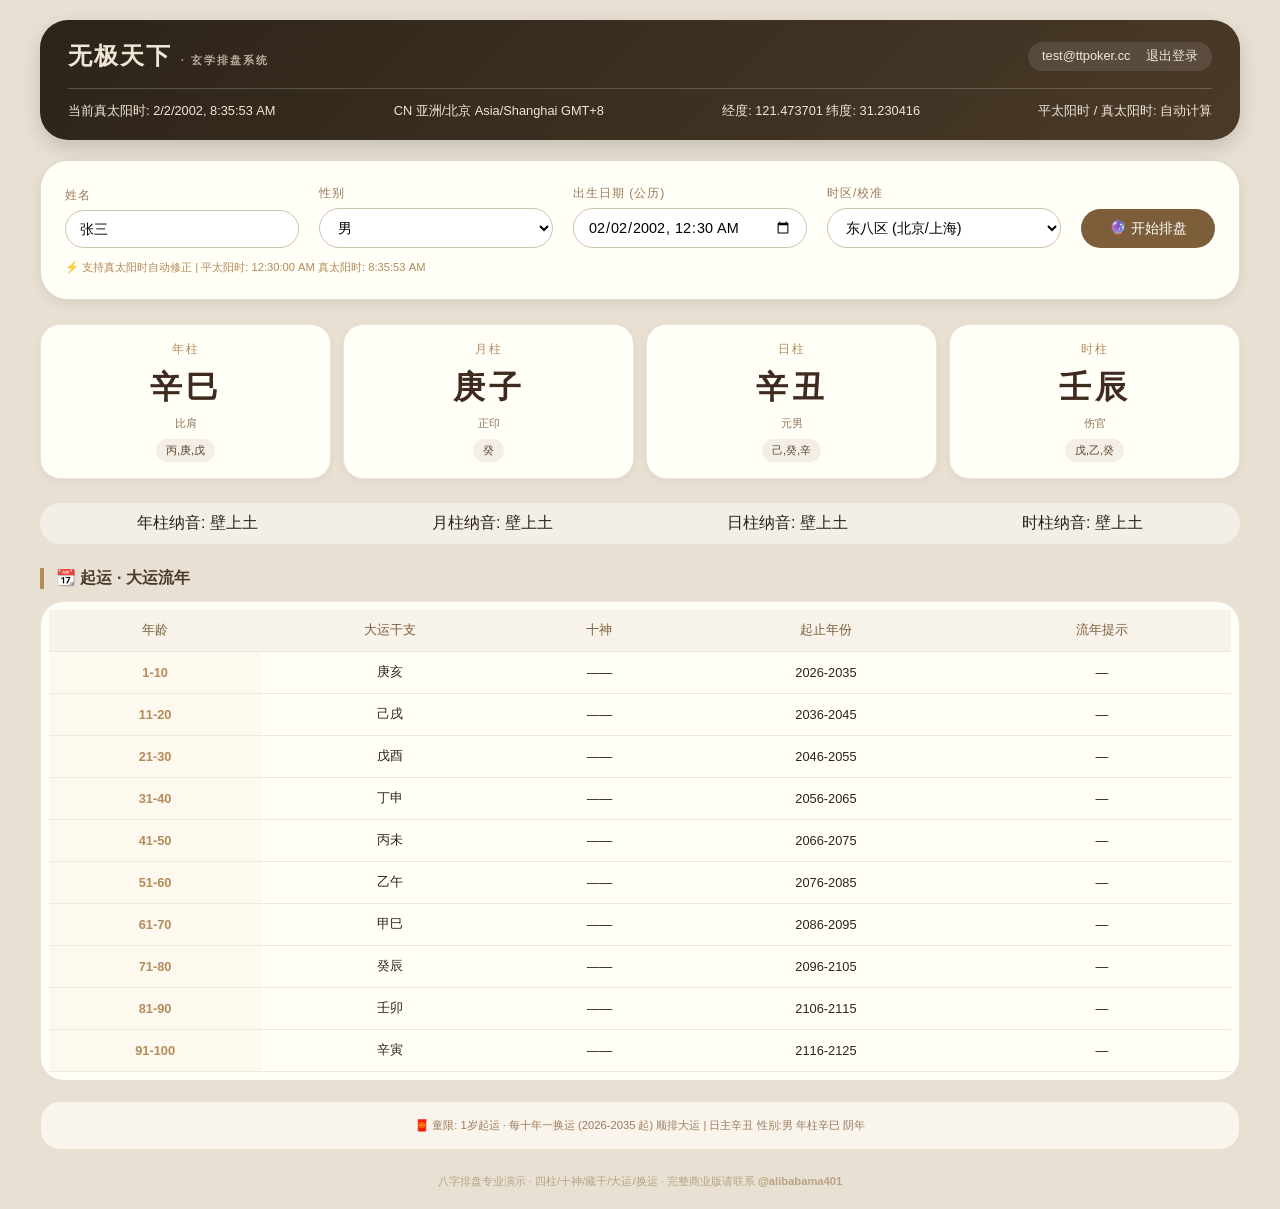
==== index.html @ 5a961576 "Add files via upload" ====
<!DOCTYPE html>
<html lang="zh-CN">
<head>
    <meta charset="UTF-8">
    <meta name="viewport" content="width=device-width, initial-scale=1.0, user-scalable=yes">
    <title>八字排盘专业版 - 四柱十神/大运流年/换运时间 | 周易玄学排盘演示</title>
    <style>
        * {
            box-sizing: border-box;
        }
        body {
            font-family: 'Segoe UI', 'Noto Sans CJK SC', 'PingFang SC', Roboto, 'Microsoft YaHei', sans-serif;
            background: #e8e0d3;
            margin: 0;
            padding: 20px;
            color: #2c2418;
        }
        .container {
            max-width: 1200px;
            margin: 0 auto;
        }
        /* 头部卡片 */
        .header-card {
            background: linear-gradient(135deg, #2c2418 0%, #4a3a28 100%);
            border-radius: 28px;
            padding: 20px 28px;
            margin-bottom: 20px;
            color: #f0e6d8;
            box-shadow: 0 8px 20px rgba(0,0,0,0.15);
        }
        .header-title {
            display: flex;
            justify-content: space-between;
            align-items: center;
            flex-wrap: wrap;
        }
        .logo {
            font-size: 1.5rem;
            font-weight: 600;
            letter-spacing: 2px;
        }
        .logo small {
            font-size: 0.7rem;
            opacity: 0.7;
        }
        .user-info {
            background: rgba(255,255,255,0.1);
            padding: 6px 14px;
            border-radius: 40px;
            font-size: 0.8rem;
        }
        .config-bar {
            display: flex;
            justify-content: space-between;
            margin-top: 16px;
            font-size: 0.8rem;
            flex-wrap: wrap;
            gap: 10px;
            border-top: 1px solid rgba(255,255,255,0.2);
            padding-top: 14px;
        }
        /* 输入区 */
        .input-card {
            background: #fffef7;
            border-radius: 28px;
            padding: 24px;
            margin-bottom: 24px;
            box-shadow: 0 4px 12px rgba(0,0,0,0.08);
            border: 1px solid #e2d9ce;
        }
        .input-row {
            display: flex;
            flex-wrap: wrap;
            gap: 20px;
            align-items: flex-end;
        }
        .input-group {
            flex: 1;
            min-width: 140px;
        }
        .input-group label {
            display: block;
            font-size: 0.75rem;
            color: #9b7b5c;
            margin-bottom: 6px;
            letter-spacing: 1px;
        }
        .input-group input, .input-group select {
            width: 100%;
            padding: 10px 14px;
            border: 1px solid #cfc3b2;
            border-radius: 40px;
            font-size: 0.9rem;
            background: white;
            font-family: inherit;
        }
        button {
            background: #7c5f3a;
            color: white;
            border: none;
            padding: 10px 28px;
            font-size: 0.9rem;
            border-radius: 40px;
            cursor: pointer;
            font-weight: 500;
            transition: all 0.2s;
            min-width: 100px;
        }
        button:hover {
            background: #5c432b;
            transform: translateY(-1px);
        }
        /* 四柱主表 */
        .bazi-grid {
            display: grid;
            grid-template-columns: repeat(4, 1fr);
            gap: 12px;
            margin-bottom: 24px;
        }
        .bazi-item {
            background: #fffef7;
            border-radius: 20px;
            text-align: center;
            padding: 16px 8px;
            box-shadow: 0 2px 8px rgba(0,0,0,0.05);
            border: 1px solid #ece3d8;
        }
        .bazi-title {
            font-size: 0.75rem;
            color: #b48b5a;
            letter-spacing: 2px;
            margin-bottom: 8px;
        }
        .bazi-ganzhi {
            font-size: 2rem;
            font-weight: 600;
            color: #3e2a1f;
            letter-spacing: 4px;
        }
        .bazi-shishen {
            font-size: 0.7rem;
            color: #8f765b;
            margin-top: 6px;
        }
        .bazi-canggan {
            font-size: 0.7rem;
            background: #f3efe7;
            display: inline-block;
            padding: 4px 10px;
            border-radius: 30px;
            margin-top: 8px;
            color: #5c432b;
        }
        /* 纳音五行 */
        .nayin-row {
            display: flex;
            justify-content: space-around;
            background: #f3efe7;
            border-radius: 40px;
            padding: 10px;
            margin-bottom: 24px;
            flex-wrap: wrap;
        }
        .nayin-item {
            font-size: 0.75rem;
            color: #6b5035;
        }
        /* 大运表 */
        .section-title {
            font-size: 1rem;
            font-weight: 600;
            color: #4a3a28;
            margin: 20px 0 12px 0;
            padding-left: 12px;
            border-left: 4px solid #b48b5a;
        }
        .dayun-table {
            background: #fffef7;
            border-radius: 24px;
            overflow-x: auto;
            padding: 8px;
            border: 1px solid #ece3d8;
        }
        table {
            width: 100%;
            border-collapse: collapse;
            font-size: 0.8rem;
        }
        th, td {
            padding: 12px 8px;
            text-align: center;
            border-bottom: 1px solid #f0e8de;
        }
        th {
            background: #f8f3ea;
            color: #7c5f3a;
            font-weight: 500;
        }
        .age-col {
            background: #fef9ef;
            font-weight: 600;
            color: #b48b5a;
        }
        .info-note {
            background: #f9f5ed;
            border-radius: 20px;
            padding: 16px;
            margin-top: 20px;
            font-size: 0.7rem;
            color: #9b7b5c;
            text-align: center;
            border: 1px solid #e9dfd1;
        }
        footer {
            text-align: center;
            margin-top: 24px;
            font-size: 0.7rem;
            color: #b8a281;
        }
        @media (max-width: 700px) {
            .bazi-ganzhi { font-size: 1.4rem; letter-spacing: 2px; }
            .bazi-grid { gap: 8px; }
        }
    </style>
</head>
<body>
<div class="container">
    <!-- 头部信息 仿图片样式 -->
    <div class="header-card">
        <div class="header-title">
            <div class="logo">无极天下 <small>· 玄学排盘系统</small></div>
            <div class="user-info">test@ttpoker.cc <span style="margin-left:12px;">退出登录</span></div>
        </div>
        <div class="config-bar">
            <span>当前真太阳时: <span id="currentTimeDisplay">加载中...</span></span>
            <span>CN 亚洲/北京 Asia/Shanghai GMT+8</span>
            <span>经度: 121.473701 纬度: 31.230416</span>
            <span>平太阳时 / 真太阳时: 自动计算</span>
        </div>
    </div>

    <!-- 输入区 -->
    <div class="input-card">
        <div class="input-row">
            <div class="input-group">
                <label>姓名</label>
                <input type="text" id="userName" value="张三" placeholder="姓名">
            </div>
            <div class="input-group">
                <label>性别</label>
                <select id="genderSelect">
                    <option value="男">男</option>
                    <option value="女">女</option>
                </select>
            </div>
            <div class="input-group">
                <label>出生日期 (公历)</label>
                <input type="datetime-local" id="birthDateTime" value="2002-02-02T00:30">
            </div>
            <div class="input-group">
                <label>时区/校准</label>
                <select id="timezoneSelect">
                    <option value="8">东八区 (北京/上海)</option>
                </select>
            </div>
            <div><button id="btnLookup">🔮 开始排盘</button></div>
        </div>
        <div style="font-size:0.7rem; margin-top:12px; color:#b48b5a;">
            ⚡ 支持真太阳时自动修正 | 平太阳时: <span id="pingSun">--</span> 真太阳时: <span id="zhenSun">--</span>
        </div>
    </div>

    <!-- 四柱主表: 天干+地支+藏干+十神 -->
    <div class="bazi-grid" id="baziGrid">
        <!-- 年柱 -->
        <div class="bazi-item"><div class="bazi-title">年柱</div><div class="bazi-ganzhi" id="yearGZ">--</div><div id="yearShiShen" class="bazi-shishen">十神</div><div id="yearCangGan" class="bazi-canggan">藏干</div></div>
        <div class="bazi-item"><div class="bazi-title">月柱</div><div class="bazi-ganzhi" id="monthGZ">--</div><div id="monthShiShen" class="bazi-shishen">十神</div><div id="monthCangGan" class="bazi-canggan">藏干</div></div>
        <div class="bazi-item"><div class="bazi-title">日柱</div><div class="bazi-ganzhi" id="dayGZ">--</div><div id="dayShiShen" class="bazi-shishen">元男/元女</div><div id="dayCangGan" class="bazi-canggan">藏干</div></div>
        <div class="bazi-item"><div class="bazi-title">时柱</div><div class="bazi-ganzhi" id="hourGZ">--</div><div id="hourShiShen" class="bazi-shishen">十神</div><div id="hourCangGan" class="bazi-canggan">藏干</div></div>
    </div>
    <!-- 纳音行(简化示例) -->
    <div class="nayin-row" id="nayinRow">
        <span>年柱纳音: --</span> <span>月柱纳音: --</span> <span>日柱纳音: --</span> <span>时柱纳音: --</span>
    </div>

    <!-- 换运与大运表格 -->
    <div class="section-title">📆 起运 · 大运流年</div>
    <div class="dayun-table">
        <table id="dayunTable">
            <thead>
                <tr><th>年龄</th><th>大运干支</th><th>十神</th><th>起止年份</th><th>流年提示</th></tr>
            </thead>
            <tbody id="dayunTbody">
                <tr><td colspan="5">请点击排盘</td></tr>
            </tbody>
        </table>
    </div>

    <!-- 补充信息: 童限/换运 -->
    <div class="info-note" id="extraInfo">
        童限 · 换运计算: 点击排盘后详细显示
    </div>
    <footer>
        八字排盘专业演示 · 四柱/十神/藏干/大运/换运 · 完整商业版请联系 <strong>@alibabama401</strong>
    </footer>
</div>

<script>
    (function() {
        // ========== 基础数据 ==========
        const GAN = ["甲", "乙", "丙", "丁", "戊", "己", "庚", "辛", "壬", "癸"];
        const ZHI = ["子", "丑", "寅", "卯", "辰", "巳", "午", "未", "申", "酉", "戌", "亥"];
        // 十神 (日干为主)
        const SHI_SHEN_MAP = {
            same: "比肩", direct: "劫财", // 同五行阴阳不同
            generate_me: "正印", same_generate_me: "偏印",
            me_generate: "食神", same_me_generate: "伤官",
            restrict_me: "正官", same_restrict_me: "七杀",
            me_restrict: "正财", same_me_restrict: "偏财"
        };
        
        // 藏干 - 简化常用表 (地支藏干)
        const CANG_GAN = {
            "子": ["癸"], "丑": ["己","癸","辛"], "寅": ["甲","丙","戊"], "卯": ["乙"],
            "辰": ["戊","乙","癸"], "巳": ["丙","庚","戊"], "午": ["丁","己"], "未": ["己","丁","乙"],
            "申": ["庚","壬","戊"], "酉": ["辛"], "戌": ["戊","辛","丁"], "亥": ["壬","甲"]
        };
        // 纳音简单映射 (部分)
        const NAYIN_MAP = {
            "甲子":"海中金","乙丑":"海中金","丙寅":"炉中火","丁卯":"炉中火","戊辰":"大林木","己巳":"大林木",
            "庚午":"路旁土","辛未":"路旁土","壬申":"剑锋金","癸酉":"剑锋金","甲戌":"山头火","乙亥":"山头火"
        };
        function getNaYin(gz) { return NAYIN_MAP[gz] || "壁上土"; }

        // 天干五合等辅助略
        
        // 获取十神 (日干, 其他干)
        function getShiShen(dayGan, targetGan) {
            if(!dayGan || !targetGan) return "---";
            let dIdx = GAN.indexOf(dayGan);
            let tIdx = GAN.indexOf(targetGan);
            if(dIdx === -1 || tIdx === -1) return "——";
            let diff = (tIdx - dIdx + 10) % 10;
            let sameYinYang = ((dIdx % 2) === (tIdx % 2));
            if(diff === 0) return sameYinYang ? "比肩" : "劫财";
            if(diff === 1) return sameYinYang ? "食神" : "伤官";
            if(diff === 2) return sameYinYang ? "偏财" : "正财";
            if(diff === 3) return sameYinYang ? "七杀" : "正官";
            if(diff === 4) return sameYinYang ? "正印" : "偏印";
            // 负向 9->正印类推
            if(diff === 9) return sameYinYang ? "偏印" : "正印";
            if(diff === 8) return sameYinYang ? "正官" : "七杀";
            if(diff === 7) return sameYinYang ? "正财" : "偏财";
            if(diff === 6) return sameYinYang ? "伤官" : "食神";
            return "——";
        }
        
        // 日柱计算
        function getDayGanZhi(date) {
            let base = new Date(1900, 0, 1);
            let diffDays = Math.floor((date - base) / 86400000);
            let idx = (diffDays + 10) % 60; // 1900-01-01 甲戌日，序号10
            let ganIdx = idx % 10, zhiIdx = idx % 12;
            return { gan: GAN[ganIdx], zhi: ZHI[zhiIdx], ganzhi: GAN[ganIdx]+ZHI[zhiIdx] };
        }
        // 年柱 (立春)
        function getYearGanZhi(date) {
            let y = date.getFullYear();
            let spring = new Date(y, 1, 4);
            if(y===2000) spring=new Date(y,1,4);
            let isAfter = date >= spring;
            let ty = isAfter ? y : y-1;
            let ganIdx = (ty-4) % 10, zhiIdx = (ty-4) % 12;
            if(ganIdx<0) ganIdx+=10; if(zhiIdx<0) zhiIdx+=12;
            return { gan: GAN[ganIdx], zhi: ZHI[zhiIdx], ganzhi: GAN[ganIdx]+ZHI[zhiIdx] };
        }
        // 月柱 (本demo节气简化)
        function getMonthGanZhi(date, yearGan) {
            let month = date.getMonth()+1, day=date.getDate();
            let ygIdx = GAN.indexOf(yearGan);
            let firstGan = [2,4,6,8,0][ [0,5].includes(ygIdx)?0: [1,6].includes(ygIdx)?1: [2,7].includes(ygIdx)?2: [3,8].includes(ygIdx)?3: 4 ];
            let monthIdx = (month+1)%12; // 大致寅月为0
            if((month===2 && day<4) || month===1) monthIdx=0;
            else if((month===2 && day>=4)|| month===3) monthIdx=1;
            else monthIdx = (month+8)%12;
            let ganIdx = (firstGan + monthIdx) %10;
            let zhiIdx = monthIdx;
            return { gan: GAN[ganIdx], zhi: ZHI[zhiIdx], ganzhi: GAN[ganIdx]+ZHI[zhiIdx] };
        }
        // 时柱
        function getHourGanZhi(dayGan, hour24) {
            let dizhi = Math.floor((hour24+1)/2) % 12;
            let start = [0,2,4,6,8][ [0,5].includes(GAN.indexOf(dayGan))?0: [1,6].includes(GAN.indexOf(dayGan))?1: [2,7].includes(GAN.indexOf(dayGan))?2: [3,8].includes(GAN.indexOf(dayGan))?3:4 ];
            let ganIdx = (start + dizhi) %10;
            return { gan: GAN[ganIdx], zhi: ZHI[dizhi], ganzhi: GAN[ganIdx]+ZHI[dizhi] };
        }
        
        // 起运/大运简化 (依照图片示例: 1岁起运 每十年一换)
        function calcDaYun(yearGanZhi, gender, startAge=1) {
            let yg = yearGanZhi.gan;
            let isYang = ["甲","丙","戊","庚","壬"].includes(yg);
            let order = (isYang && gender==='男') || (!isYang && gender==='女') ? "顺" : "逆";
            let baseGan = GAN.indexOf(yg);
            let days = [];
            for(let i=0;i<10;i++) {
                let ganIdx = order==='顺' ? (baseGan+ i+1)%10 : (baseGan - i-1+100)%10;
                let zhiIdx = order==='顺' ? (i+1)%12 : (11 - i%12)%12;
                let ganzhi = GAN[ganIdx]+ZHI[zhiIdx];
                let ageStart = startAge + i*10;
                let yearStart = 2026 + i*10; // 占位
                days.push({ age: `${ageStart}-${ageStart+9}`, ganzhi, shishen: "——", years: `${yearStart}-${yearStart+9}` });
            }
            return days;
        }

        // 真太阳时简易修正 (经度121.47)
        function adjustTrueSolarTime(date) {
            let lon = 121.473701;
            let localOffset = 8;
            let utc = date.getTime() - date.getTimezoneOffset()*60000;
            let solarOffset = (lon - 120) * 4 * 60 * 1000;
            let trueSolar = new Date(utc + solarOffset + localOffset*3600000);
            return trueSolar;
        }
        
        function updateDisplay() {
            let dtStr = document.getElementById('birthDateTime').value;
            if(!dtStr) { alert("请选择日期时间"); return; }
            let birth = new Date(dtStr);
            let gender = document.getElementById('genderSelect').value;
            let name = document.getElementById('userName').value || "未知";
            
            // 真太阳时
            let zhenDate = adjustTrueSolarTime(birth);
            let pingSunStr = birth.toLocaleTimeString();
            let zhenSunStr = zhenDate.toLocaleTimeString();
            document.getElementById('pingSun').innerText = pingSunStr;
            document.getElementById('zhenSun').innerText = zhenSunStr;
            document.getElementById('currentTimeDisplay').innerText = zhenDate.toLocaleString();
            
            let yearP = getYearGanZhi(zhenDate);
            let dayP = getDayGanZhi(zhenDate);
            let monthP = getMonthGanZhi(zhenDate, yearP.gan);
            let hourP = getHourGanZhi(dayP.gan, zhenDate.getHours());
            // 赋值四柱
            document.getElementById('yearGZ').innerHTML = yearP.ganzhi;
            document.getElementById('monthGZ').innerHTML = monthP.ganzhi;
            document.getElementById('dayGZ').innerHTML = dayP.ganzhi;
            document.getElementById('hourGZ').innerHTML = hourP.ganzhi;
            // 十神
            document.getElementById('yearShiShen').innerHTML = getShiShen(dayP.gan, yearP.gan);
            document.getElementById('monthShiShen').innerHTML = getShiShen(dayP.gan, monthP.gan);
            document.getElementById('hourShiShen').innerHTML = getShiShen(dayP.gan, hourP.gan);
            document.getElementById('dayShiShen').innerHTML = (gender==='男'?"元男":"元女");
            // 藏干
            document.getElementById('yearCangGan').innerHTML = CANG_GAN[yearP.zhi]?.join(",") || "——";
            document.getElementById('monthCangGan').innerHTML = CANG_GAN[monthP.zhi]?.join(",") || "——";
            document.getElementById('dayCangGan').innerHTML = CANG_GAN[dayP.zhi]?.join(",") || "——";
            document.getElementById('hourCangGan').innerHTML = CANG_GAN[hourP.zhi]?.join(",") || "——";
            // 纳音行
            document.getElementById('nayinRow').innerHTML = `<span>年柱纳音: ${getNaYin(yearP.ganzhi)}</span> <span>月柱纳音: ${getNaYin(monthP.ganzhi)}</span> <span>日柱纳音: ${getNaYin(dayP.ganzhi)}</span> <span>时柱纳音: ${getNaYin(hourP.ganzhi)}</span>`;
            
            // 大运  (1岁起运)
            let dayunArr = calcDaYun(yearP, gender, 1);
            let tbody = document.getElementById('dayunTbody');
            tbody.innerHTML = "";
            dayunArr.forEach(d => {
                let tr = `<tr><td class="age-col">${d.age}</td><td>${d.ganzhi}</td><td>${d.shishen}</td><td>${d.years}</td><td>—</td></tr>`;
                tbody.innerHTML += tr;
            });
            // 换运信息
            document.getElementById('extraInfo').innerHTML = `🧧 童限: 1岁起运 · 每十年一换运 (${dayunArr[0]?.years || ""} 起) 顺排大运 | 日主${dayP.gan}${dayP.zhi} 性别:${gender} 年柱${yearP.ganzhi} ${["甲","丙","戊","庚","壬"].includes(yearP.gan)?"阳年":"阴年"}`;
        }
        
        document.getElementById('btnLookup').addEventListener('click', updateDisplay);
        window.onload = function() { updateDisplay(); };
    })();
</script>
</body>
</html>
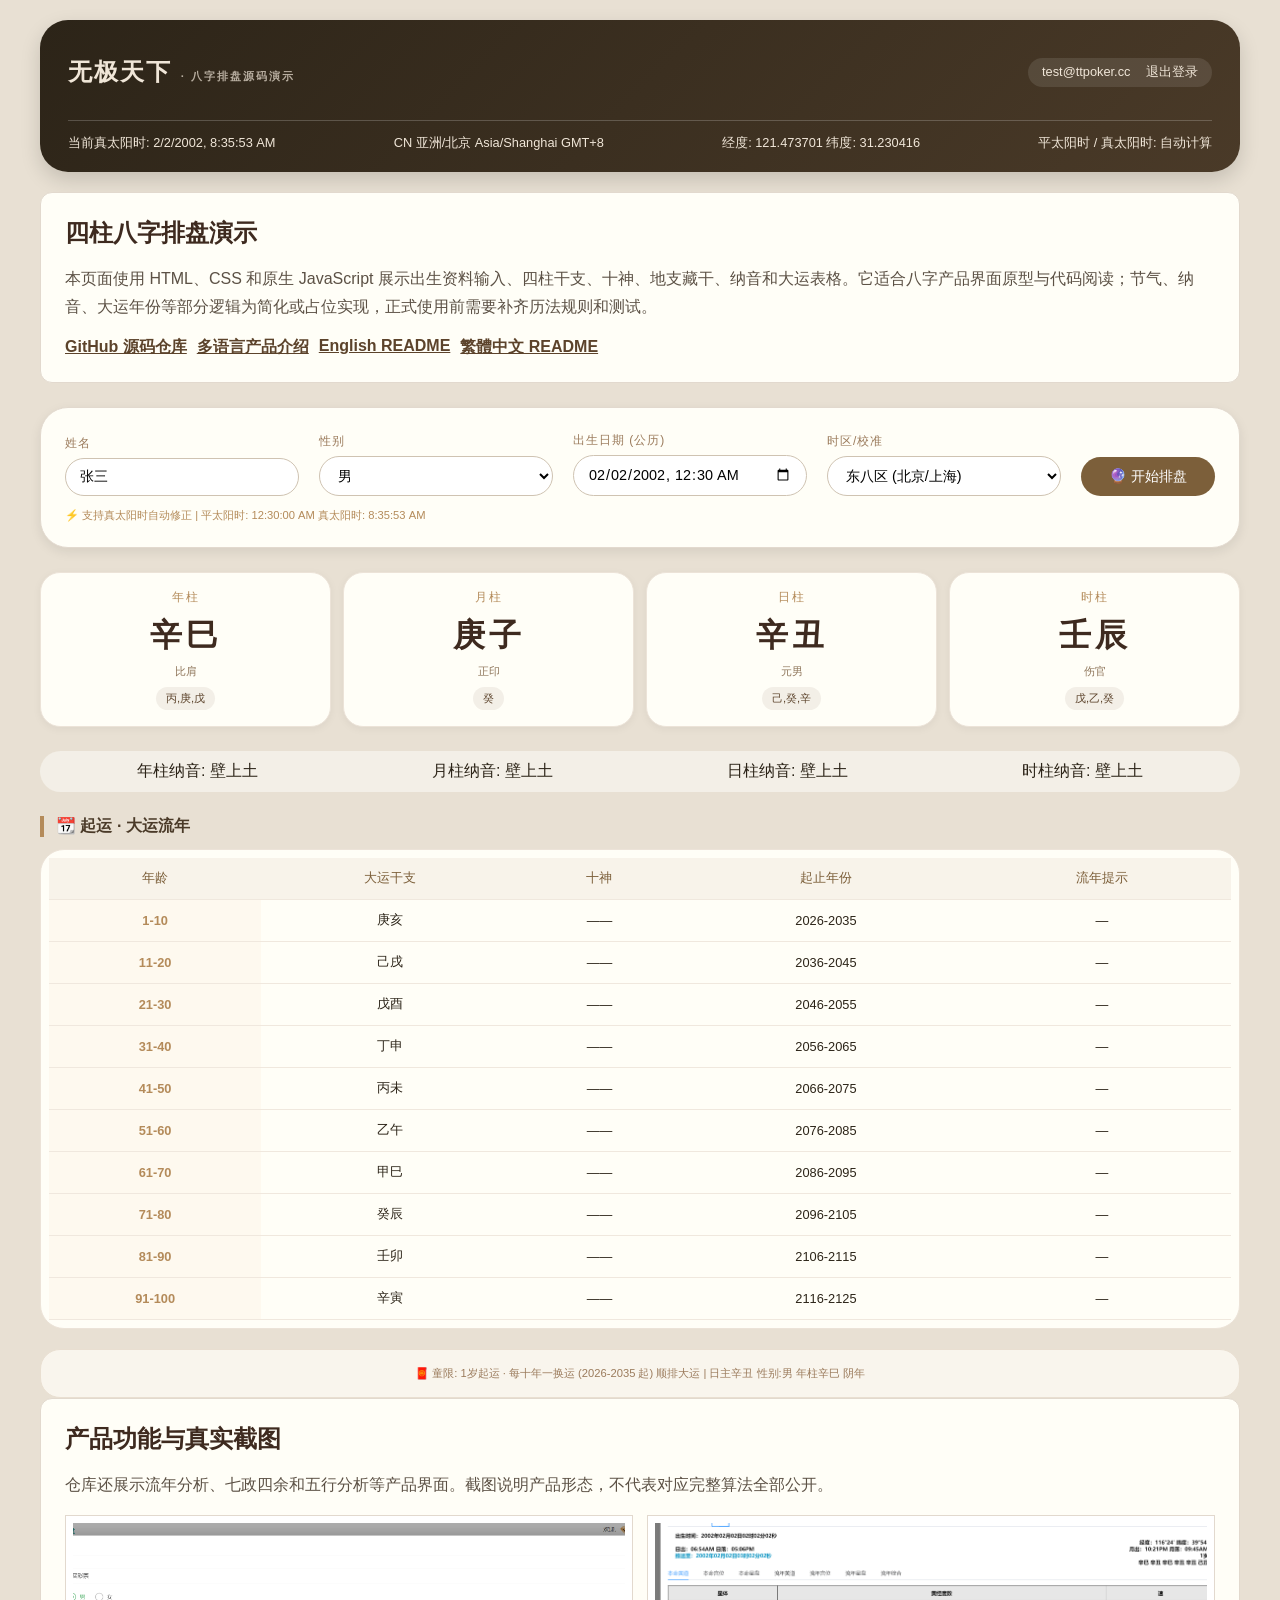
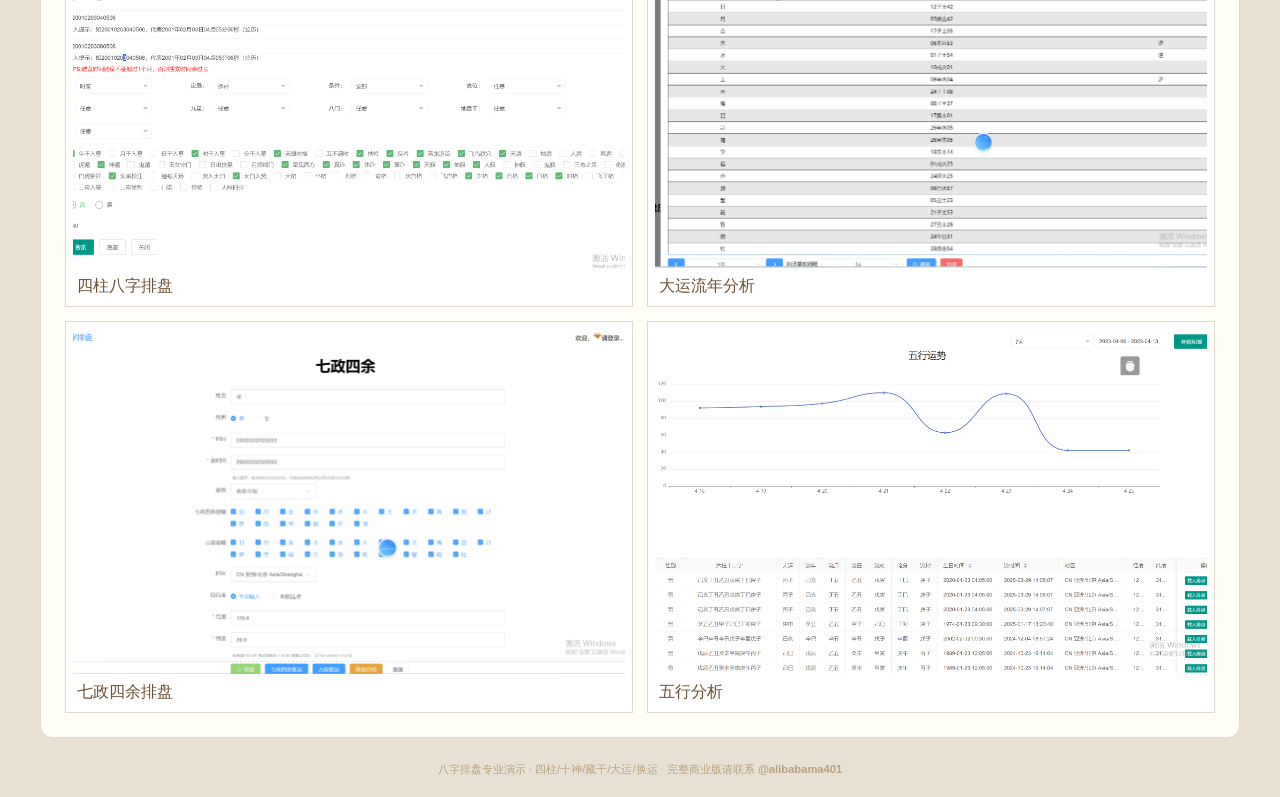
==== commit c9279134: "Add files via upload" ====
--- a/index.html
+++ b/index.html
@@ -1,480 +1,519 @@
-<!DOCTYPE html>
-<html lang="zh-CN">
-<head>
-    <meta charset="UTF-8">
-    <meta name="viewport" content="width=device-width, initial-scale=1.0, user-scalable=yes">
-    <title>八字排盘专业版 - 四柱十神/大运流年/换运时间 | 周易玄学排盘演示</title>
-    <style>
-        * {
-            box-sizing: border-box;
+<!DOCTYPE html>
+<html lang="zh-CN">
+<head>
+    <meta charset="UTF-8">
+    <meta name="viewport" content="width=device-width, initial-scale=1.0, user-scalable=yes">
+    <title>八字排盘源码演示｜四柱、十神、藏干、纳音与大运流年</title>
+    <meta name="description" content="可交互的八字排盘源码演示：输入出生日期与性别，查看四柱干支、十神、藏干、纳音、真太阳时和大运流年表格，并浏览真实产品截图。">
+    <meta name="robots" content="index,follow,max-image-preview:large">
+    <meta property="og:type" content="website">
+    <meta property="og:title" content="八字排盘源码演示｜四柱、十神、藏干、纳音与大运流年">
+    <meta property="og:description" content="HTML、CSS 和原生 JavaScript 八字排盘演示与真实产品截图。">
+    <meta property="og:image" content="docs/assets/Screenshots/004paipan.png">
+    <style>
+        * {
+            box-sizing: border-box;
+        }
+        body {
+            font-family: 'Segoe UI', 'Noto Sans CJK SC', 'PingFang SC', Roboto, 'Microsoft YaHei', sans-serif;
+            background: #e8e0d3;
+            margin: 0;
+            padding: 20px;
+            color: #2c2418;
+        }
+        .container {
+            max-width: 1200px;
+            margin: 0 auto;
+        }
+        /* 头部卡片 */
+        .header-card {
+            background: linear-gradient(135deg, #2c2418 0%, #4a3a28 100%);
+            border-radius: 28px;
+            padding: 20px 28px;
+            margin-bottom: 20px;
+            color: #f0e6d8;
+            box-shadow: 0 8px 20px rgba(0,0,0,0.15);
+        }
+        .header-title {
+            display: flex;
+            justify-content: space-between;
+            align-items: center;
+            flex-wrap: wrap;
+        }
+        .logo {
+            font-size: 1.5rem;
+            font-weight: 600;
+            letter-spacing: 2px;
+        }
+        .logo small {
+            font-size: 0.7rem;
+            opacity: 0.7;
+        }
+        .user-info {
+            background: rgba(255,255,255,0.1);
+            padding: 6px 14px;
+            border-radius: 40px;
+            font-size: 0.8rem;
+        }
+        .config-bar {
+            display: flex;
+            justify-content: space-between;
+            margin-top: 16px;
+            font-size: 0.8rem;
+            flex-wrap: wrap;
+            gap: 10px;
+            border-top: 1px solid rgba(255,255,255,0.2);
+            padding-top: 14px;
+        }
+        /* 输入区 */
+        .input-card {
+            background: #fffef7;
+            border-radius: 28px;
+            padding: 24px;
+            margin-bottom: 24px;
+            box-shadow: 0 4px 12px rgba(0,0,0,0.08);
+            border: 1px solid #e2d9ce;
+        }
+        .input-row {
+            display: flex;
+            flex-wrap: wrap;
+            gap: 20px;
+            align-items: flex-end;
+        }
+        .input-group {
+            flex: 1;
+            min-width: 140px;
+        }
+        .input-group label {
+            display: block;
+            font-size: 0.75rem;
+            color: #9b7b5c;
+            margin-bottom: 6px;
+            letter-spacing: 1px;
+        }
+        .input-group input, .input-group select {
+            width: 100%;
+            padding: 10px 14px;
+            border: 1px solid #cfc3b2;
+            border-radius: 40px;
+            font-size: 0.9rem;
+            background: white;
+            font-family: inherit;
+        }
+        button {
+            background: #7c5f3a;
+            color: white;
+            border: none;
+            padding: 10px 28px;
+            font-size: 0.9rem;
+            border-radius: 40px;
+            cursor: pointer;
+            font-weight: 500;
+            transition: all 0.2s;
+            min-width: 100px;
+        }
+        button:hover {
+            background: #5c432b;
+            transform: translateY(-1px);
+        }
+        /* 四柱主表 */
+        .bazi-grid {
+            display: grid;
+            grid-template-columns: repeat(4, 1fr);
+            gap: 12px;
+            margin-bottom: 24px;
+        }
+        .bazi-item {
+            background: #fffef7;
+            border-radius: 20px;
+            text-align: center;
+            padding: 16px 8px;
+            box-shadow: 0 2px 8px rgba(0,0,0,0.05);
+            border: 1px solid #ece3d8;
+        }
+        .bazi-title {
+            font-size: 0.75rem;
+            color: #b48b5a;
+            letter-spacing: 2px;
+            margin-bottom: 8px;
+        }
+        .bazi-ganzhi {
+            font-size: 2rem;
+            font-weight: 600;
+            color: #3e2a1f;
+            letter-spacing: 4px;
+        }
+        .bazi-shishen {
+            font-size: 0.7rem;
+            color: #8f765b;
+            margin-top: 6px;
+        }
+        .bazi-canggan {
+            font-size: 0.7rem;
+            background: #f3efe7;
+            display: inline-block;
+            padding: 4px 10px;
+            border-radius: 30px;
+            margin-top: 8px;
+            color: #5c432b;
+        }
+        /* 纳音五行 */
+        .nayin-row {
+            display: flex;
+            justify-content: space-around;
+            background: #f3efe7;
+            border-radius: 40px;
+            padding: 10px;
+            margin-bottom: 24px;
+            flex-wrap: wrap;
+        }
+        .nayin-item {
+            font-size: 0.75rem;
+            color: #6b5035;
+        }
+        /* 大运表 */
+        .section-title {
+            font-size: 1rem;
+            font-weight: 600;
+            color: #4a3a28;
+            margin: 20px 0 12px 0;
+            padding-left: 12px;
+            border-left: 4px solid #b48b5a;
+        }
+        .dayun-table {
+            background: #fffef7;
+            border-radius: 24px;
+            overflow-x: auto;
+            padding: 8px;
+            border: 1px solid #ece3d8;
+        }
+        table {
+            width: 100%;
+            border-collapse: collapse;
+            font-size: 0.8rem;
+        }
+        th, td {
+            padding: 12px 8px;
+            text-align: center;
+            border-bottom: 1px solid #f0e8de;
+        }
+        th {
+            background: #f8f3ea;
+            color: #7c5f3a;
+            font-weight: 500;
+        }
+        .age-col {
+            background: #fef9ef;
+            font-weight: 600;
+            color: #b48b5a;
+        }
+        .info-note {
+            background: #f9f5ed;
+            border-radius: 20px;
+            padding: 16px;
+            margin-top: 20px;
+            font-size: 0.7rem;
+            color: #9b7b5c;
+            text-align: center;
+            border: 1px solid #e9dfd1;
+        }
+        footer {
+            text-align: center;
+            margin-top: 24px;
+            font-size: 0.7rem;
+            color: #b8a281;
         }
-        body {
-            font-family: 'Segoe UI', 'Noto Sans CJK SC', 'PingFang SC', Roboto, 'Microsoft YaHei', sans-serif;
-            background: #e8e0d3;
-            margin: 0;
-            padding: 20px;
-            color: #2c2418;
+        .project-intro, .product-section {
+            background: #fffef7;
+            border: 1px solid #e2d9ce;
+            border-radius: 12px;
+            padding: 24px;
+            margin: 0 0 24px;
         }
-        .container {
-            max-width: 1200px;
-            margin: 0 auto;
-        }
-        /* 头部卡片 */
-        .header-card {
-            background: linear-gradient(135deg, #2c2418 0%, #4a3a28 100%);
-            border-radius: 28px;
-            padding: 20px 28px;
-            margin-bottom: 20px;
-            color: #f0e6d8;
-            box-shadow: 0 8px 20px rgba(0,0,0,0.15);
-        }
-        .header-title {
-            display: flex;
-            justify-content: space-between;
-            align-items: center;
-            flex-wrap: wrap;
-        }
-        .logo {
-            font-size: 1.5rem;
-            font-weight: 600;
-            letter-spacing: 2px;
-        }
-        .logo small {
-            font-size: 0.7rem;
-            opacity: 0.7;
-        }
-        .user-info {
-            background: rgba(255,255,255,0.1);
-            padding: 6px 14px;
-            border-radius: 40px;
-            font-size: 0.8rem;
-        }
-        .config-bar {
-            display: flex;
-            justify-content: space-between;
-            margin-top: 16px;
-            font-size: 0.8rem;
-            flex-wrap: wrap;
-            gap: 10px;
-            border-top: 1px solid rgba(255,255,255,0.2);
-            padding-top: 14px;
-        }
-        /* 输入区 */
-        .input-card {
-            background: #fffef7;
-            border-radius: 28px;
-            padding: 24px;
-            margin-bottom: 24px;
-            box-shadow: 0 4px 12px rgba(0,0,0,0.08);
-            border: 1px solid #e2d9ce;
-        }
-        .input-row {
-            display: flex;
-            flex-wrap: wrap;
-            gap: 20px;
-            align-items: flex-end;
-        }
-        .input-group {
-            flex: 1;
-            min-width: 140px;
-        }
-        .input-group label {
-            display: block;
-            font-size: 0.75rem;
-            color: #9b7b5c;
-            margin-bottom: 6px;
-            letter-spacing: 1px;
-        }
-        .input-group input, .input-group select {
-            width: 100%;
-            padding: 10px 14px;
-            border: 1px solid #cfc3b2;
-            border-radius: 40px;
-            font-size: 0.9rem;
-            background: white;
-            font-family: inherit;
-        }
-        button {
-            background: #7c5f3a;
-            color: white;
-            border: none;
-            padding: 10px 28px;
-            font-size: 0.9rem;
-            border-radius: 40px;
-            cursor: pointer;
-            font-weight: 500;
-            transition: all 0.2s;
-            min-width: 100px;
-        }
-        button:hover {
-            background: #5c432b;
-            transform: translateY(-1px);
-        }
-        /* 四柱主表 */
-        .bazi-grid {
-            display: grid;
-            grid-template-columns: repeat(4, 1fr);
-            gap: 12px;
-            margin-bottom: 24px;
-        }
-        .bazi-item {
-            background: #fffef7;
-            border-radius: 20px;
-            text-align: center;
-            padding: 16px 8px;
-            box-shadow: 0 2px 8px rgba(0,0,0,0.05);
-            border: 1px solid #ece3d8;
-        }
-        .bazi-title {
-            font-size: 0.75rem;
-            color: #b48b5a;
-            letter-spacing: 2px;
-            margin-bottom: 8px;
-        }
-        .bazi-ganzhi {
-            font-size: 2rem;
-            font-weight: 600;
-            color: #3e2a1f;
-            letter-spacing: 4px;
-        }
-        .bazi-shishen {
-            font-size: 0.7rem;
-            color: #8f765b;
-            margin-top: 6px;
-        }
-        .bazi-canggan {
-            font-size: 0.7rem;
-            background: #f3efe7;
-            display: inline-block;
-            padding: 4px 10px;
-            border-radius: 30px;
-            margin-top: 8px;
-            color: #5c432b;
-        }
-        /* 纳音五行 */
-        .nayin-row {
-            display: flex;
-            justify-content: space-around;
-            background: #f3efe7;
-            border-radius: 40px;
-            padding: 10px;
-            margin-bottom: 24px;
-            flex-wrap: wrap;
-        }
-        .nayin-item {
-            font-size: 0.75rem;
-            color: #6b5035;
-        }
-        /* 大运表 */
-        .section-title {
-            font-size: 1rem;
-            font-weight: 600;
-            color: #4a3a28;
-            margin: 20px 0 12px 0;
-            padding-left: 12px;
-            border-left: 4px solid #b48b5a;
-        }
-        .dayun-table {
-            background: #fffef7;
-            border-radius: 24px;
-            overflow-x: auto;
-            padding: 8px;
-            border: 1px solid #ece3d8;
-        }
-        table {
-            width: 100%;
-            border-collapse: collapse;
-            font-size: 0.8rem;
-        }
-        th, td {
-            padding: 12px 8px;
-            text-align: center;
-            border-bottom: 1px solid #f0e8de;
-        }
-        th {
-            background: #f8f3ea;
-            color: #7c5f3a;
-            font-weight: 500;
-        }
-        .age-col {
-            background: #fef9ef;
-            font-weight: 600;
-            color: #b48b5a;
-        }
-        .info-note {
-            background: #f9f5ed;
-            border-radius: 20px;
-            padding: 16px;
-            margin-top: 20px;
-            font-size: 0.7rem;
-            color: #9b7b5c;
-            text-align: center;
-            border: 1px solid #e9dfd1;
-        }
-        footer {
-            text-align: center;
-            margin-top: 24px;
-            font-size: 0.7rem;
-            color: #b8a281;
-        }
+        .project-intro h2, .product-section h2 { margin: 0 0 10px; color: #3e2a1f; }
+        .project-intro p, .product-section p { line-height: 1.75; color: #5c5145; }
+        .project-links { display: flex; flex-wrap: wrap; gap: 10px; margin-top: 14px; }
+        .project-links a { color: #5c432b; font-weight: 600; }
+        .product-gallery { display: grid; grid-template-columns: repeat(2, 1fr); gap: 14px; }
+        .product-gallery figure { margin: 0; border: 1px solid #e2d9ce; background: white; padding: 7px; }
+        .product-gallery img { display: block; width: 100%; aspect-ratio: 16/10; object-fit: cover; }
+        .product-gallery figcaption { padding: 8px 4px 2px; color: #6b5035; }
         @media (max-width: 700px) {
             .bazi-ganzhi { font-size: 1.4rem; letter-spacing: 2px; }
             .bazi-grid { gap: 8px; }
+            .product-gallery { grid-template-columns: 1fr; }
         }
-    </style>
-</head>
-<body>
-<div class="container">
-    <!-- 头部信息 仿图片样式 -->
-    <div class="header-card">
-        <div class="header-title">
-            <div class="logo">无极天下 <small>· 玄学排盘系统</small></div>
-            <div class="user-info">test@ttpoker.cc <span style="margin-left:12px;">退出登录</span></div>
-        </div>
-        <div class="config-bar">
-            <span>当前真太阳时: <span id="currentTimeDisplay">加载中...</span></span>
-            <span>CN 亚洲/北京 Asia/Shanghai GMT+8</span>
-            <span>经度: 121.473701 纬度: 31.230416</span>
-            <span>平太阳时 / 真太阳时: 自动计算</span>
-        </div>
+    </style>
+</head>
+<body>
+<div class="container">
+    <!-- 头部信息 仿图片样式 -->
+    <div class="header-card">
+        <div class="header-title">
+            <h1 class="logo">无极天下 <small>· 八字排盘源码演示</small></h1>
+            <div class="user-info">test@ttpoker.cc <span style="margin-left:12px;">退出登录</span></div>
+        </div>
+        <div class="config-bar">
+            <span>当前真太阳时: <span id="currentTimeDisplay">加载中...</span></span>
+            <span>CN 亚洲/北京 Asia/Shanghai GMT+8</span>
+            <span>经度: 121.473701 纬度: 31.230416</span>
+            <span>平太阳时 / 真太阳时: 自动计算</span>
+        </div>
     </div>
 
-    <!-- 输入区 -->
-    <div class="input-card">
-        <div class="input-row">
-            <div class="input-group">
-                <label>姓名</label>
-                <input type="text" id="userName" value="张三" placeholder="姓名">
-            </div>
-            <div class="input-group">
-                <label>性别</label>
-                <select id="genderSelect">
-                    <option value="男">男</option>
-                    <option value="女">女</option>
-                </select>
-            </div>
-            <div class="input-group">
-                <label>出生日期 (公历)</label>
-                <input type="datetime-local" id="birthDateTime" value="2002-02-02T00:30">
-            </div>
-            <div class="input-group">
-                <label>时区/校准</label>
-                <select id="timezoneSelect">
-                    <option value="8">东八区 (北京/上海)</option>
-                </select>
-            </div>
-            <div><button id="btnLookup">🔮 开始排盘</button></div>
-        </div>
-        <div style="font-size:0.7rem; margin-top:12px; color:#b48b5a;">
-            ⚡ 支持真太阳时自动修正 | 平太阳时: <span id="pingSun">--</span> 真太阳时: <span id="zhenSun">--</span>
-        </div>
-    </div>
-
-    <!-- 四柱主表: 天干+地支+藏干+十神 -->
-    <div class="bazi-grid" id="baziGrid">
-        <!-- 年柱 -->
-        <div class="bazi-item"><div class="bazi-title">年柱</div><div class="bazi-ganzhi" id="yearGZ">--</div><div id="yearShiShen" class="bazi-shishen">十神</div><div id="yearCangGan" class="bazi-canggan">藏干</div></div>
-        <div class="bazi-item"><div class="bazi-title">月柱</div><div class="bazi-ganzhi" id="monthGZ">--</div><div id="monthShiShen" class="bazi-shishen">十神</div><div id="monthCangGan" class="bazi-canggan">藏干</div></div>
-        <div class="bazi-item"><div class="bazi-title">日柱</div><div class="bazi-ganzhi" id="dayGZ">--</div><div id="dayShiShen" class="bazi-shishen">元男/元女</div><div id="dayCangGan" class="bazi-canggan">藏干</div></div>
-        <div class="bazi-item"><div class="bazi-title">时柱</div><div class="bazi-ganzhi" id="hourGZ">--</div><div id="hourShiShen" class="bazi-shishen">十神</div><div id="hourCangGan" class="bazi-canggan">藏干</div></div>
-    </div>
-    <!-- 纳音行(简化示例) -->
-    <div class="nayin-row" id="nayinRow">
-        <span>年柱纳音: --</span> <span>月柱纳音: --</span> <span>日柱纳音: --</span> <span>时柱纳音: --</span>
-    </div>
-
-    <!-- 换运与大运表格 -->
-    <div class="section-title">📆 起运 · 大运流年</div>
-    <div class="dayun-table">
-        <table id="dayunTable">
-            <thead>
-                <tr><th>年龄</th><th>大运干支</th><th>十神</th><th>起止年份</th><th>流年提示</th></tr>
-            </thead>
-            <tbody id="dayunTbody">
-                <tr><td colspan="5">请点击排盘</td></tr>
-            </tbody>
-        </table>
-    </div>
-
-    <!-- 补充信息: 童限/换运 -->
+    <section class="project-intro">
+        <h2>四柱八字排盘演示</h2>
+        <p>本页面使用 HTML、CSS 和原生 JavaScript 展示出生资料输入、四柱干支、十神、地支藏干、纳音和大运表格。它适合八字产品界面原型与代码阅读；节气、纳音、大运年份等部分逻辑为简化或占位实现，正式使用前需要补齐历法规则和测试。</p>
+        <div class="project-links"><a href="https://github.com/alibabama401/I-Ching-BaZi-Complete-Source">GitHub 源码仓库</a><a href="https://alibabama401.github.io/I-Ching-BaZi-Complete-Source/">多语言产品介绍</a><a href="README.en.md">English README</a><a href="README.zh-TW.md">繁體中文 README</a></div>
+    </section>
+
+    <!-- 输入区 -->
+    <div class="input-card">
+        <div class="input-row">
+            <div class="input-group">
+                <label>姓名</label>
+                <input type="text" id="userName" value="张三" placeholder="姓名">
+            </div>
+            <div class="input-group">
+                <label>性别</label>
+                <select id="genderSelect">
+                    <option value="男">男</option>
+                    <option value="女">女</option>
+                </select>
+            </div>
+            <div class="input-group">
+                <label>出生日期 (公历)</label>
+                <input type="datetime-local" id="birthDateTime" value="2002-02-02T00:30">
+            </div>
+            <div class="input-group">
+                <label>时区/校准</label>
+                <select id="timezoneSelect">
+                    <option value="8">东八区 (北京/上海)</option>
+                </select>
+            </div>
+            <div><button id="btnLookup">🔮 开始排盘</button></div>
+        </div>
+        <div style="font-size:0.7rem; margin-top:12px; color:#b48b5a;">
+            ⚡ 支持真太阳时自动修正 | 平太阳时: <span id="pingSun">--</span> 真太阳时: <span id="zhenSun">--</span>
+        </div>
+    </div>
+
+    <!-- 四柱主表: 天干+地支+藏干+十神 -->
+    <div class="bazi-grid" id="baziGrid">
+        <!-- 年柱 -->
+        <div class="bazi-item"><div class="bazi-title">年柱</div><div class="bazi-ganzhi" id="yearGZ">--</div><div id="yearShiShen" class="bazi-shishen">十神</div><div id="yearCangGan" class="bazi-canggan">藏干</div></div>
+        <div class="bazi-item"><div class="bazi-title">月柱</div><div class="bazi-ganzhi" id="monthGZ">--</div><div id="monthShiShen" class="bazi-shishen">十神</div><div id="monthCangGan" class="bazi-canggan">藏干</div></div>
+        <div class="bazi-item"><div class="bazi-title">日柱</div><div class="bazi-ganzhi" id="dayGZ">--</div><div id="dayShiShen" class="bazi-shishen">元男/元女</div><div id="dayCangGan" class="bazi-canggan">藏干</div></div>
+        <div class="bazi-item"><div class="bazi-title">时柱</div><div class="bazi-ganzhi" id="hourGZ">--</div><div id="hourShiShen" class="bazi-shishen">十神</div><div id="hourCangGan" class="bazi-canggan">藏干</div></div>
+    </div>
+    <!-- 纳音行(简化示例) -->
+    <div class="nayin-row" id="nayinRow">
+        <span>年柱纳音: --</span> <span>月柱纳音: --</span> <span>日柱纳音: --</span> <span>时柱纳音: --</span>
+    </div>
+
+    <!-- 换运与大运表格 -->
+    <div class="section-title">📆 起运 · 大运流年</div>
+    <div class="dayun-table">
+        <table id="dayunTable">
+            <thead>
+                <tr><th>年龄</th><th>大运干支</th><th>十神</th><th>起止年份</th><th>流年提示</th></tr>
+            </thead>
+            <tbody id="dayunTbody">
+                <tr><td colspan="5">请点击排盘</td></tr>
+            </tbody>
+        </table>
+    </div>
+
+    <!-- 补充信息: 童限/换运 -->
     <div class="info-note" id="extraInfo">
         童限 · 换运计算: 点击排盘后详细显示
     </div>
-    <footer>
-        八字排盘专业演示 · 四柱/十神/藏干/大运/换运 · 完整商业版请联系 <strong>@alibabama401</strong>
-    </footer>
-</div>
-
-<script>
-    (function() {
-        // ========== 基础数据 ==========
-        const GAN = ["甲", "乙", "丙", "丁", "戊", "己", "庚", "辛", "壬", "癸"];
-        const ZHI = ["子", "丑", "寅", "卯", "辰", "巳", "午", "未", "申", "酉", "戌", "亥"];
-        // 十神 (日干为主)
-        const SHI_SHEN_MAP = {
-            same: "比肩", direct: "劫财", // 同五行阴阳不同
-            generate_me: "正印", same_generate_me: "偏印",
-            me_generate: "食神", same_me_generate: "伤官",
-            restrict_me: "正官", same_restrict_me: "七杀",
-            me_restrict: "正财", same_me_restrict: "偏财"
-        };
-        
-        // 藏干 - 简化常用表 (地支藏干)
-        const CANG_GAN = {
-            "子": ["癸"], "丑": ["己","癸","辛"], "寅": ["甲","丙","戊"], "卯": ["乙"],
-            "辰": ["戊","乙","癸"], "巳": ["丙","庚","戊"], "午": ["丁","己"], "未": ["己","丁","乙"],
-            "申": ["庚","壬","戊"], "酉": ["辛"], "戌": ["戊","辛","丁"], "亥": ["壬","甲"]
-        };
-        // 纳音简单映射 (部分)
-        const NAYIN_MAP = {
-            "甲子":"海中金","乙丑":"海中金","丙寅":"炉中火","丁卯":"炉中火","戊辰":"大林木","己巳":"大林木",
-            "庚午":"路旁土","辛未":"路旁土","壬申":"剑锋金","癸酉":"剑锋金","甲戌":"山头火","乙亥":"山头火"
-        };
-        function getNaYin(gz) { return NAYIN_MAP[gz] || "壁上土"; }
-
-        // 天干五合等辅助略
-        
-        // 获取十神 (日干, 其他干)
-        function getShiShen(dayGan, targetGan) {
-            if(!dayGan || !targetGan) return "---";
-            let dIdx = GAN.indexOf(dayGan);
-            let tIdx = GAN.indexOf(targetGan);
-            if(dIdx === -1 || tIdx === -1) return "——";
-            let diff = (tIdx - dIdx + 10) % 10;
-            let sameYinYang = ((dIdx % 2) === (tIdx % 2));
-            if(diff === 0) return sameYinYang ? "比肩" : "劫财";
-            if(diff === 1) return sameYinYang ? "食神" : "伤官";
-            if(diff === 2) return sameYinYang ? "偏财" : "正财";
-            if(diff === 3) return sameYinYang ? "七杀" : "正官";
-            if(diff === 4) return sameYinYang ? "正印" : "偏印";
-            // 负向 9->正印类推
-            if(diff === 9) return sameYinYang ? "偏印" : "正印";
-            if(diff === 8) return sameYinYang ? "正官" : "七杀";
-            if(diff === 7) return sameYinYang ? "正财" : "偏财";
-            if(diff === 6) return sameYinYang ? "伤官" : "食神";
-            return "——";
-        }
-        
-        // 日柱计算
-        function getDayGanZhi(date) {
-            let base = new Date(1900, 0, 1);
-            let diffDays = Math.floor((date - base) / 86400000);
-            let idx = (diffDays + 10) % 60; // 1900-01-01 甲戌日，序号10
-            let ganIdx = idx % 10, zhiIdx = idx % 12;
-            return { gan: GAN[ganIdx], zhi: ZHI[zhiIdx], ganzhi: GAN[ganIdx]+ZHI[zhiIdx] };
-        }
-        // 年柱 (立春)
-        function getYearGanZhi(date) {
-            let y = date.getFullYear();
-            let spring = new Date(y, 1, 4);
-            if(y===2000) spring=new Date(y,1,4);
-            let isAfter = date >= spring;
-            let ty = isAfter ? y : y-1;
-            let ganIdx = (ty-4) % 10, zhiIdx = (ty-4) % 12;
-            if(ganIdx<0) ganIdx+=10; if(zhiIdx<0) zhiIdx+=12;
-            return { gan: GAN[ganIdx], zhi: ZHI[zhiIdx], ganzhi: GAN[ganIdx]+ZHI[zhiIdx] };
-        }
-        // 月柱 (本demo节气简化)
-        function getMonthGanZhi(date, yearGan) {
-            let month = date.getMonth()+1, day=date.getDate();
-            let ygIdx = GAN.indexOf(yearGan);
-            let firstGan = [2,4,6,8,0][ [0,5].includes(ygIdx)?0: [1,6].includes(ygIdx)?1: [2,7].includes(ygIdx)?2: [3,8].includes(ygIdx)?3: 4 ];
-            let monthIdx = (month+1)%12; // 大致寅月为0
-            if((month===2 && day<4) || month===1) monthIdx=0;
-            else if((month===2 && day>=4)|| month===3) monthIdx=1;
-            else monthIdx = (month+8)%12;
-            let ganIdx = (firstGan + monthIdx) %10;
-            let zhiIdx = monthIdx;
-            return { gan: GAN[ganIdx], zhi: ZHI[zhiIdx], ganzhi: GAN[ganIdx]+ZHI[zhiIdx] };
-        }
-        // 时柱
-        function getHourGanZhi(dayGan, hour24) {
-            let dizhi = Math.floor((hour24+1)/2) % 12;
-            let start = [0,2,4,6,8][ [0,5].includes(GAN.indexOf(dayGan))?0: [1,6].includes(GAN.indexOf(dayGan))?1: [2,7].includes(GAN.indexOf(dayGan))?2: [3,8].includes(GAN.indexOf(dayGan))?3:4 ];
-            let ganIdx = (start + dizhi) %10;
-            return { gan: GAN[ganIdx], zhi: ZHI[dizhi], ganzhi: GAN[ganIdx]+ZHI[dizhi] };
-        }
-        
-        // 起运/大运简化 (依照图片示例: 1岁起运 每十年一换)
-        function calcDaYun(yearGanZhi, gender, startAge=1) {
-            let yg = yearGanZhi.gan;
-            let isYang = ["甲","丙","戊","庚","壬"].includes(yg);
-            let order = (isYang && gender==='男') || (!isYang && gender==='女') ? "顺" : "逆";
-            let baseGan = GAN.indexOf(yg);
-            let days = [];
-            for(let i=0;i<10;i++) {
-                let ganIdx = order==='顺' ? (baseGan+ i+1)%10 : (baseGan - i-1+100)%10;
-                let zhiIdx = order==='顺' ? (i+1)%12 : (11 - i%12)%12;
-                let ganzhi = GAN[ganIdx]+ZHI[zhiIdx];
-                let ageStart = startAge + i*10;
-                let yearStart = 2026 + i*10; // 占位
-                days.push({ age: `${ageStart}-${ageStart+9}`, ganzhi, shishen: "——", years: `${yearStart}-${yearStart+9}` });
-            }
-            return days;
-        }
-
-        // 真太阳时简易修正 (经度121.47)
-        function adjustTrueSolarTime(date) {
-            let lon = 121.473701;
-            let localOffset = 8;
-            let utc = date.getTime() - date.getTimezoneOffset()*60000;
-            let solarOffset = (lon - 120) * 4 * 60 * 1000;
-            let trueSolar = new Date(utc + solarOffset + localOffset*3600000);
-            return trueSolar;
-        }
-        
-        function updateDisplay() {
-            let dtStr = document.getElementById('birthDateTime').value;
-            if(!dtStr) { alert("请选择日期时间"); return; }
-            let birth = new Date(dtStr);
-            let gender = document.getElementById('genderSelect').value;
-            let name = document.getElementById('userName').value || "未知";
-            
-            // 真太阳时
-            let zhenDate = adjustTrueSolarTime(birth);
-            let pingSunStr = birth.toLocaleTimeString();
-            let zhenSunStr = zhenDate.toLocaleTimeString();
-            document.getElementById('pingSun').innerText = pingSunStr;
-            document.getElementById('zhenSun').innerText = zhenSunStr;
-            document.getElementById('currentTimeDisplay').innerText = zhenDate.toLocaleString();
-            
-            let yearP = getYearGanZhi(zhenDate);
-            let dayP = getDayGanZhi(zhenDate);
-            let monthP = getMonthGanZhi(zhenDate, yearP.gan);
-            let hourP = getHourGanZhi(dayP.gan, zhenDate.getHours());
-            // 赋值四柱
-            document.getElementById('yearGZ').innerHTML = yearP.ganzhi;
-            document.getElementById('monthGZ').innerHTML = monthP.ganzhi;
-            document.getElementById('dayGZ').innerHTML = dayP.ganzhi;
-            document.getElementById('hourGZ').innerHTML = hourP.ganzhi;
-            // 十神
-            document.getElementById('yearShiShen').innerHTML = getShiShen(dayP.gan, yearP.gan);
-            document.getElementById('monthShiShen').innerHTML = getShiShen(dayP.gan, monthP.gan);
-            document.getElementById('hourShiShen').innerHTML = getShiShen(dayP.gan, hourP.gan);
-            document.getElementById('dayShiShen').innerHTML = (gender==='男'?"元男":"元女");
-            // 藏干
-            document.getElementById('yearCangGan').innerHTML = CANG_GAN[yearP.zhi]?.join(",") || "——";
-            document.getElementById('monthCangGan').innerHTML = CANG_GAN[monthP.zhi]?.join(",") || "——";
-            document.getElementById('dayCangGan').innerHTML = CANG_GAN[dayP.zhi]?.join(",") || "——";
-            document.getElementById('hourCangGan').innerHTML = CANG_GAN[hourP.zhi]?.join(",") || "——";
-            // 纳音行
-            document.getElementById('nayinRow').innerHTML = `<span>年柱纳音: ${getNaYin(yearP.ganzhi)}</span> <span>月柱纳音: ${getNaYin(monthP.ganzhi)}</span> <span>日柱纳音: ${getNaYin(dayP.ganzhi)}</span> <span>时柱纳音: ${getNaYin(hourP.ganzhi)}</span>`;
-            
-            // 大运  (1岁起运)
-            let dayunArr = calcDaYun(yearP, gender, 1);
-            let tbody = document.getElementById('dayunTbody');
-            tbody.innerHTML = "";
-            dayunArr.forEach(d => {
-                let tr = `<tr><td class="age-col">${d.age}</td><td>${d.ganzhi}</td><td>${d.shishen}</td><td>${d.years}</td><td>—</td></tr>`;
-                tbody.innerHTML += tr;
-            });
-            // 换运信息
-            document.getElementById('extraInfo').innerHTML = `🧧 童限: 1岁起运 · 每十年一换运 (${dayunArr[0]?.years || ""} 起) 顺排大运 | 日主${dayP.gan}${dayP.zhi} 性别:${gender} 年柱${yearP.ganzhi} ${["甲","丙","戊","庚","壬"].includes(yearP.gan)?"阳年":"阴年"}`;
-        }
-        
-        document.getElementById('btnLookup').addEventListener('click', updateDisplay);
-        window.onload = function() { updateDisplay(); };
-    })();
-</script>
-</body>
-</html>+    <section class="product-section">
+        <h2>产品功能与真实截图</h2>
+        <p>仓库还展示流年分析、七政四余和五行分析等产品界面。截图说明产品形态，不代表对应完整算法全部公开。</p>
+        <div class="product-gallery">
+            <figure><img src="docs/assets/Screenshots/001baizhipaipan.png" alt="四柱八字排盘产品页面" decoding="async"><figcaption>四柱八字排盘</figcaption></figure>
+            <figure><img src="docs/assets/Screenshots/003liunian.png" alt="八字大运流年分析页面" decoding="async"><figcaption>大运流年分析</figcaption></figure>
+            <figure><img src="docs/assets/Screenshots/006qizhengsiyu.png" alt="七政四余排盘产品页面" decoding="async"><figcaption>七政四余排盘</figcaption></figure>
+            <figure><img src="docs/assets/Screenshots/008wuxing.png" alt="八字五行分析产品页面" decoding="async"><figcaption>五行分析</figcaption></figure>
+        </div>
+    </section>
+    <footer>
+        八字排盘专业演示 · 四柱/十神/藏干/大运/换运 · 完整商业版请联系 <strong>@alibabama401</strong>
+    </footer>
+</div>
+
+<script>
+    (function() {
+        // ========== 基础数据 ==========
+        const GAN = ["甲", "乙", "丙", "丁", "戊", "己", "庚", "辛", "壬", "癸"];
+        const ZHI = ["子", "丑", "寅", "卯", "辰", "巳", "午", "未", "申", "酉", "戌", "亥"];
+        // 十神 (日干为主)
+        const SHI_SHEN_MAP = {
+            same: "比肩", direct: "劫财", // 同五行阴阳不同
+            generate_me: "正印", same_generate_me: "偏印",
+            me_generate: "食神", same_me_generate: "伤官",
+            restrict_me: "正官", same_restrict_me: "七杀",
+            me_restrict: "正财", same_me_restrict: "偏财"
+        };
+        
+        // 藏干 - 简化常用表 (地支藏干)
+        const CANG_GAN = {
+            "子": ["癸"], "丑": ["己","癸","辛"], "寅": ["甲","丙","戊"], "卯": ["乙"],
+            "辰": ["戊","乙","癸"], "巳": ["丙","庚","戊"], "午": ["丁","己"], "未": ["己","丁","乙"],
+            "申": ["庚","壬","戊"], "酉": ["辛"], "戌": ["戊","辛","丁"], "亥": ["壬","甲"]
+        };
+        // 纳音简单映射 (部分)
+        const NAYIN_MAP = {
+            "甲子":"海中金","乙丑":"海中金","丙寅":"炉中火","丁卯":"炉中火","戊辰":"大林木","己巳":"大林木",
+            "庚午":"路旁土","辛未":"路旁土","壬申":"剑锋金","癸酉":"剑锋金","甲戌":"山头火","乙亥":"山头火"
+        };
+        function getNaYin(gz) { return NAYIN_MAP[gz] || "壁上土"; }
+
+        // 天干五合等辅助略
+        
+        // 获取十神 (日干, 其他干)
+        function getShiShen(dayGan, targetGan) {
+            if(!dayGan || !targetGan) return "---";
+            let dIdx = GAN.indexOf(dayGan);
+            let tIdx = GAN.indexOf(targetGan);
+            if(dIdx === -1 || tIdx === -1) return "——";
+            let diff = (tIdx - dIdx + 10) % 10;
+            let sameYinYang = ((dIdx % 2) === (tIdx % 2));
+            if(diff === 0) return sameYinYang ? "比肩" : "劫财";
+            if(diff === 1) return sameYinYang ? "食神" : "伤官";
+            if(diff === 2) return sameYinYang ? "偏财" : "正财";
+            if(diff === 3) return sameYinYang ? "七杀" : "正官";
+            if(diff === 4) return sameYinYang ? "正印" : "偏印";
+            // 负向 9->正印类推
+            if(diff === 9) return sameYinYang ? "偏印" : "正印";
+            if(diff === 8) return sameYinYang ? "正官" : "七杀";
+            if(diff === 7) return sameYinYang ? "正财" : "偏财";
+            if(diff === 6) return sameYinYang ? "伤官" : "食神";
+            return "——";
+        }
+        
+        // 日柱计算
+        function getDayGanZhi(date) {
+            let base = new Date(1900, 0, 1);
+            let diffDays = Math.floor((date - base) / 86400000);
+            let idx = (diffDays + 10) % 60; // 1900-01-01 甲戌日，序号10
+            let ganIdx = idx % 10, zhiIdx = idx % 12;
+            return { gan: GAN[ganIdx], zhi: ZHI[zhiIdx], ganzhi: GAN[ganIdx]+ZHI[zhiIdx] };
+        }
+        // 年柱 (立春)
+        function getYearGanZhi(date) {
+            let y = date.getFullYear();
+            let spring = new Date(y, 1, 4);
+            if(y===2000) spring=new Date(y,1,4);
+            let isAfter = date >= spring;
+            let ty = isAfter ? y : y-1;
+            let ganIdx = (ty-4) % 10, zhiIdx = (ty-4) % 12;
+            if(ganIdx<0) ganIdx+=10; if(zhiIdx<0) zhiIdx+=12;
+            return { gan: GAN[ganIdx], zhi: ZHI[zhiIdx], ganzhi: GAN[ganIdx]+ZHI[zhiIdx] };
+        }
+        // 月柱 (本demo节气简化)
+        function getMonthGanZhi(date, yearGan) {
+            let month = date.getMonth()+1, day=date.getDate();
+            let ygIdx = GAN.indexOf(yearGan);
+            let firstGan = [2,4,6,8,0][ [0,5].includes(ygIdx)?0: [1,6].includes(ygIdx)?1: [2,7].includes(ygIdx)?2: [3,8].includes(ygIdx)?3: 4 ];
+            let monthIdx = (month+1)%12; // 大致寅月为0
+            if((month===2 && day<4) || month===1) monthIdx=0;
+            else if((month===2 && day>=4)|| month===3) monthIdx=1;
+            else monthIdx = (month+8)%12;
+            let ganIdx = (firstGan + monthIdx) %10;
+            let zhiIdx = monthIdx;
+            return { gan: GAN[ganIdx], zhi: ZHI[zhiIdx], ganzhi: GAN[ganIdx]+ZHI[zhiIdx] };
+        }
+        // 时柱
+        function getHourGanZhi(dayGan, hour24) {
+            let dizhi = Math.floor((hour24+1)/2) % 12;
+            let start = [0,2,4,6,8][ [0,5].includes(GAN.indexOf(dayGan))?0: [1,6].includes(GAN.indexOf(dayGan))?1: [2,7].includes(GAN.indexOf(dayGan))?2: [3,8].includes(GAN.indexOf(dayGan))?3:4 ];
+            let ganIdx = (start + dizhi) %10;
+            return { gan: GAN[ganIdx], zhi: ZHI[dizhi], ganzhi: GAN[ganIdx]+ZHI[dizhi] };
+        }
+        
+        // 起运/大运简化 (依照图片示例: 1岁起运 每十年一换)
+        function calcDaYun(yearGanZhi, gender, startAge=1) {
+            let yg = yearGanZhi.gan;
+            let isYang = ["甲","丙","戊","庚","壬"].includes(yg);
+            let order = (isYang && gender==='男') || (!isYang && gender==='女') ? "顺" : "逆";
+            let baseGan = GAN.indexOf(yg);
+            let days = [];
+            for(let i=0;i<10;i++) {
+                let ganIdx = order==='顺' ? (baseGan+ i+1)%10 : (baseGan - i-1+100)%10;
+                let zhiIdx = order==='顺' ? (i+1)%12 : (11 - i%12)%12;
+                let ganzhi = GAN[ganIdx]+ZHI[zhiIdx];
+                let ageStart = startAge + i*10;
+                let yearStart = 2026 + i*10; // 占位
+                days.push({ age: `${ageStart}-${ageStart+9}`, ganzhi, shishen: "——", years: `${yearStart}-${yearStart+9}` });
+            }
+            return days;
+        }
+
+        // 真太阳时简易修正 (经度121.47)
+        function adjustTrueSolarTime(date) {
+            let lon = 121.473701;
+            let localOffset = 8;
+            let utc = date.getTime() - date.getTimezoneOffset()*60000;
+            let solarOffset = (lon - 120) * 4 * 60 * 1000;
+            let trueSolar = new Date(utc + solarOffset + localOffset*3600000);
+            return trueSolar;
+        }
+        
+        function updateDisplay() {
+            let dtStr = document.getElementById('birthDateTime').value;
+            if(!dtStr) { alert("请选择日期时间"); return; }
+            let birth = new Date(dtStr);
+            let gender = document.getElementById('genderSelect').value;
+            let name = document.getElementById('userName').value || "未知";
+            
+            // 真太阳时
+            let zhenDate = adjustTrueSolarTime(birth);
+            let pingSunStr = birth.toLocaleTimeString();
+            let zhenSunStr = zhenDate.toLocaleTimeString();
+            document.getElementById('pingSun').innerText = pingSunStr;
+            document.getElementById('zhenSun').innerText = zhenSunStr;
+            document.getElementById('currentTimeDisplay').innerText = zhenDate.toLocaleString();
+            
+            let yearP = getYearGanZhi(zhenDate);
+            let dayP = getDayGanZhi(zhenDate);
+            let monthP = getMonthGanZhi(zhenDate, yearP.gan);
+            let hourP = getHourGanZhi(dayP.gan, zhenDate.getHours());
+            // 赋值四柱
+            document.getElementById('yearGZ').innerHTML = yearP.ganzhi;
+            document.getElementById('monthGZ').innerHTML = monthP.ganzhi;
+            document.getElementById('dayGZ').innerHTML = dayP.ganzhi;
+            document.getElementById('hourGZ').innerHTML = hourP.ganzhi;
+            // 十神
+            document.getElementById('yearShiShen').innerHTML = getShiShen(dayP.gan, yearP.gan);
+            document.getElementById('monthShiShen').innerHTML = getShiShen(dayP.gan, monthP.gan);
+            document.getElementById('hourShiShen').innerHTML = getShiShen(dayP.gan, hourP.gan);
+            document.getElementById('dayShiShen').innerHTML = (gender==='男'?"元男":"元女");
+            // 藏干
+            document.getElementById('yearCangGan').innerHTML = CANG_GAN[yearP.zhi]?.join(",") || "——";
+            document.getElementById('monthCangGan').innerHTML = CANG_GAN[monthP.zhi]?.join(",") || "——";
+            document.getElementById('dayCangGan').innerHTML = CANG_GAN[dayP.zhi]?.join(",") || "——";
+            document.getElementById('hourCangGan').innerHTML = CANG_GAN[hourP.zhi]?.join(",") || "——";
+            // 纳音行
+            document.getElementById('nayinRow').innerHTML = `<span>年柱纳音: ${getNaYin(yearP.ganzhi)}</span> <span>月柱纳音: ${getNaYin(monthP.ganzhi)}</span> <span>日柱纳音: ${getNaYin(dayP.ganzhi)}</span> <span>时柱纳音: ${getNaYin(hourP.ganzhi)}</span>`;
+            
+            // 大运  (1岁起运)
+            let dayunArr = calcDaYun(yearP, gender, 1);
+            let tbody = document.getElementById('dayunTbody');
+            tbody.innerHTML = "";
+            dayunArr.forEach(d => {
+                let tr = `<tr><td class="age-col">${d.age}</td><td>${d.ganzhi}</td><td>${d.shishen}</td><td>${d.years}</td><td>—</td></tr>`;
+                tbody.innerHTML += tr;
+            });
+            // 换运信息
+            document.getElementById('extraInfo').innerHTML = `🧧 童限: 1岁起运 · 每十年一换运 (${dayunArr[0]?.years || ""} 起) 顺排大运 | 日主${dayP.gan}${dayP.zhi} 性别:${gender} 年柱${yearP.ganzhi} ${["甲","丙","戊","庚","壬"].includes(yearP.gan)?"阳年":"阴年"}`;
+        }
+        
+        document.getElementById('btnLookup').addEventListener('click', updateDisplay);
+        window.onload = function() { updateDisplay(); };
+    })();
+</script>
+</body>
+</html>
+
